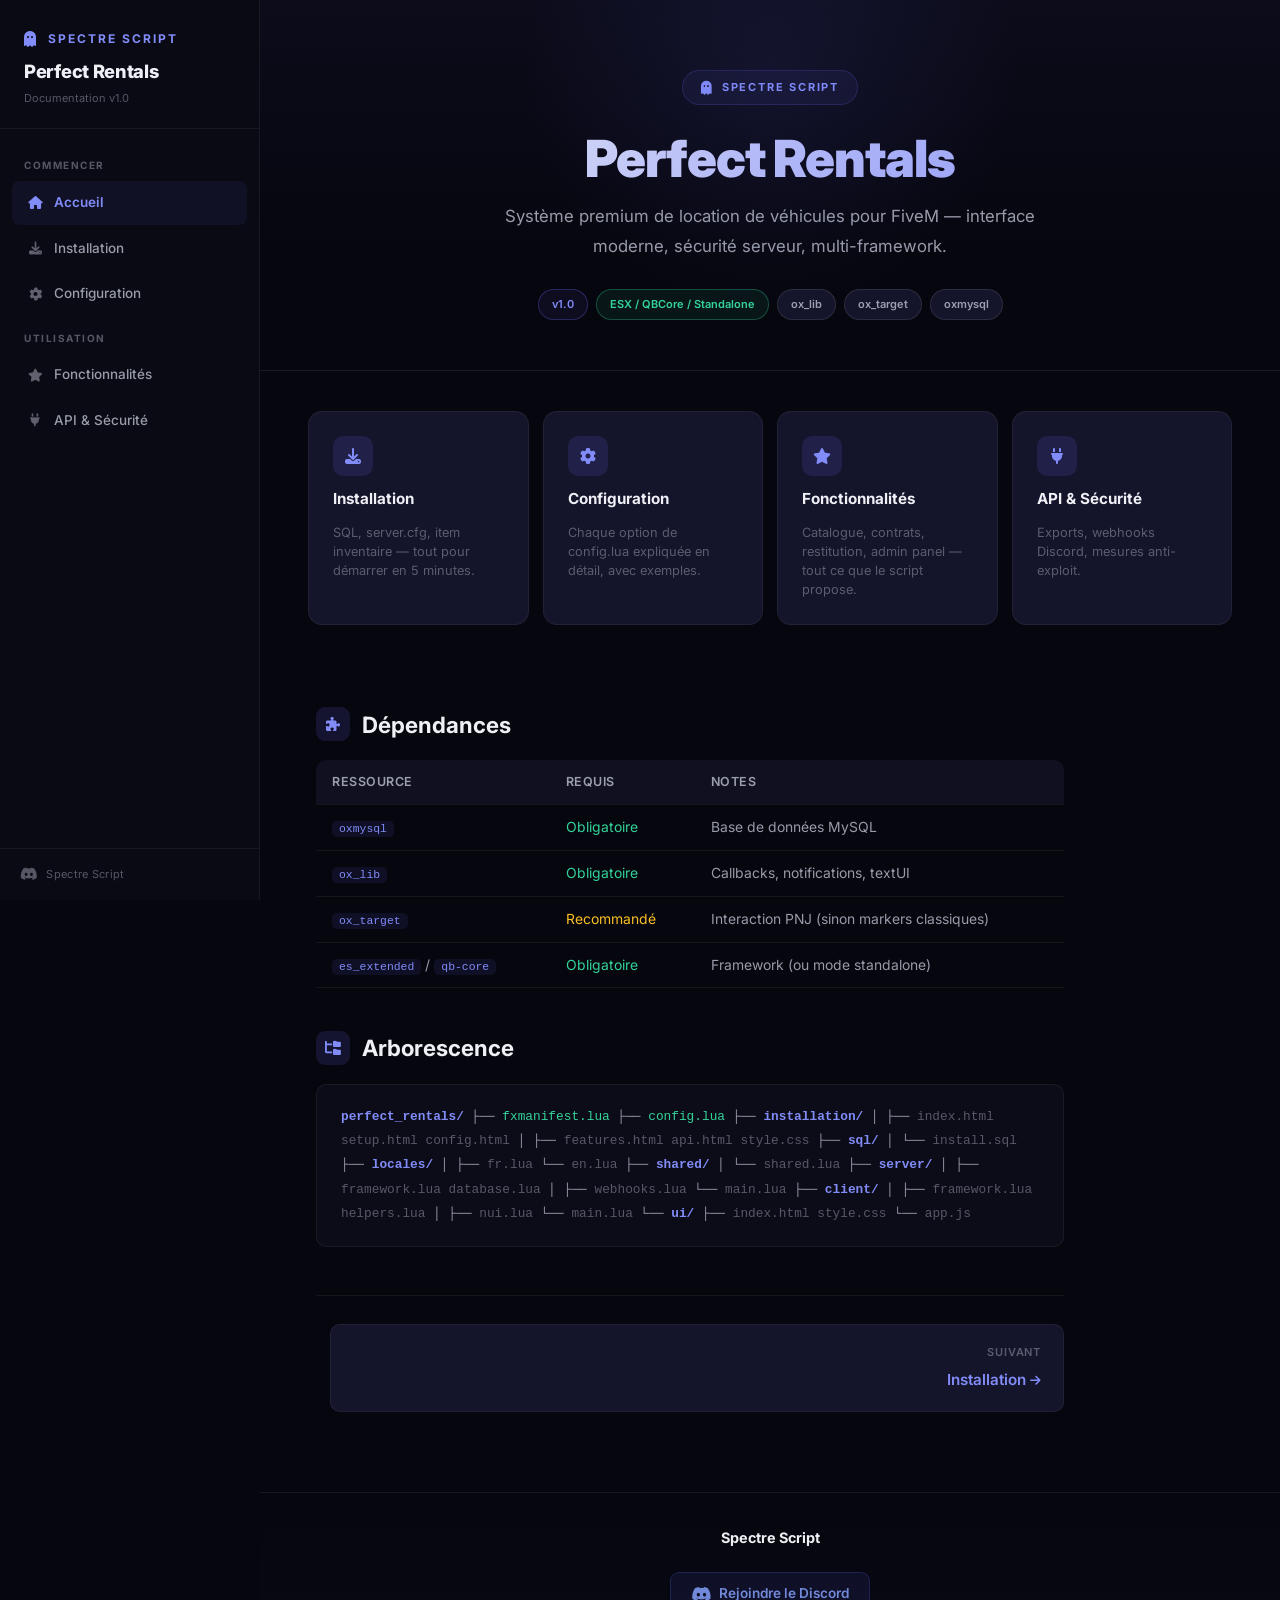
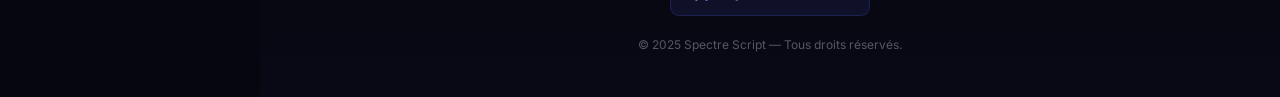
==== installation/index.html @ d0076518 "Initial import: Perfect Rentals addon" ====
<!DOCTYPE html>
<html lang="fr">
<head>
<meta charset="UTF-8"><meta name="viewport" content="width=device-width,initial-scale=1.0">
<title>Perfect Rentals — Documentation</title>
<link rel="stylesheet" href="style.css">
<link rel="stylesheet" href="https://cdnjs.cloudflare.com/ajax/libs/font-awesome/6.5.1/css/all.min.css">
</head>
<body>
<div class="layout">

<!-- Sidebar -->
<aside class="sidebar">
    <div class="sidebar-brand">
        <div class="logo"><i class="fa-solid fa-ghost"></i> Spectre Script</div>
        <div class="title">Perfect Rentals</div>
        <div class="version">Documentation v1.0</div>
    </div>
    <nav class="sidebar-nav">
        <div class="nav-label">Commencer</div>
        <a href="index.html" class="active"><i class="fa-solid fa-house"></i> Accueil</a>
        <a href="setup.html"><i class="fa-solid fa-download"></i> Installation</a>
        <a href="config.html"><i class="fa-solid fa-gear"></i> Configuration</a>
        <div class="nav-label">Utilisation</div>
        <a href="features.html"><i class="fa-solid fa-star"></i> Fonctionnalités</a>
        <a href="api.html"><i class="fa-solid fa-plug"></i> API & Sécurité</a>
    </nav>
    <div class="sidebar-footer">
        <a href="https://discord.gg/vRjBVYpRjj" target="_blank"><i class="fa-brands fa-discord"></i> Spectre Script</a>
    </div>
</aside>

<!-- Main -->
<div class="main">

    <div class="hero">
        <div class="hero-tag"><i class="fa-solid fa-ghost"></i> Spectre Script</div>
        <h1>Perfect Rentals</h1>
        <p>Système premium de location de véhicules pour FiveM — interface moderne, sécurité serveur, multi-framework.</p>
        <div class="badges">
            <span class="badge a">v1.0</span>
            <span class="badge g">ESX / QBCore / Standalone</span>
            <span class="badge">ox_lib</span>
            <span class="badge">ox_target</span>
            <span class="badge">oxmysql</span>
        </div>
    </div>

    <div class="quick-grid">
        <a class="quick-card" href="setup.html">
            <div class="qc-ico"><i class="fa-solid fa-download"></i></div>
            <h3>Installation</h3>
            <p>SQL, server.cfg, item inventaire — tout pour démarrer en 5 minutes.</p>
        </a>
        <a class="quick-card" href="config.html">
            <div class="qc-ico"><i class="fa-solid fa-gear"></i></div>
            <h3>Configuration</h3>
            <p>Chaque option de config.lua expliquée en détail, avec exemples.</p>
        </a>
        <a class="quick-card" href="features.html">
            <div class="qc-ico"><i class="fa-solid fa-star"></i></div>
            <h3>Fonctionnalités</h3>
            <p>Catalogue, contrats, restitution, admin panel — tout ce que le script propose.</p>
        </a>
        <a class="quick-card" href="api.html">
            <div class="qc-ico"><i class="fa-solid fa-plug"></i></div>
            <h3>API & Sécurité</h3>
            <p>Exports, webhooks Discord, mesures anti-exploit.</p>
        </a>
    </div>

    <!-- Dependencies -->
    <div class="page-content">
        <h2><span class="ico"><i class="fa-solid fa-puzzle-piece"></i></span> Dépendances</h2>
        <table>
            <thead><tr><th>Ressource</th><th>Requis</th><th>Notes</th></tr></thead>
            <tbody>
                <tr><td><code>oxmysql</code></td><td style="color:var(--green)">Obligatoire</td><td>Base de données MySQL</td></tr>
                <tr><td><code>ox_lib</code></td><td style="color:var(--green)">Obligatoire</td><td>Callbacks, notifications, textUI</td></tr>
                <tr><td><code>ox_target</code></td><td style="color:var(--orange)">Recommandé</td><td>Interaction PNJ (sinon markers classiques)</td></tr>
                <tr><td><code>es_extended</code> / <code>qb-core</code></td><td style="color:var(--green)">Obligatoire</td><td>Framework (ou mode standalone)</td></tr>
            </tbody>
        </table>

        <h2><span class="ico"><i class="fa-solid fa-folder-tree"></i></span> Arborescence</h2>
        <div class="tree">
<span class="f">perfect_rentals/</span>
├── <span class="s">fxmanifest.lua</span>
├── <span class="s">config.lua</span>
├── <span class="f">installation/</span>
│   ├── <span class="d">index.html</span>  <span class="d">setup.html</span>  <span class="d">config.html</span>
│   ├── <span class="d">features.html</span>  <span class="d">api.html</span>  <span class="d">style.css</span>
├── <span class="f">sql/</span>
│   └── <span class="d">install.sql</span>
├── <span class="f">locales/</span>
│   ├── <span class="d">fr.lua</span>  └── <span class="d">en.lua</span>
├── <span class="f">shared/</span>
│   └── <span class="d">shared.lua</span>
├── <span class="f">server/</span>
│   ├── <span class="d">framework.lua</span>  <span class="d">database.lua</span>
│   ├── <span class="d">webhooks.lua</span>  └── <span class="d">main.lua</span>
├── <span class="f">client/</span>
│   ├── <span class="d">framework.lua</span>  <span class="d">helpers.lua</span>
│   ├── <span class="d">nui.lua</span>  └── <span class="d">main.lua</span>
└── <span class="f">ui/</span>
    ├── <span class="d">index.html</span>  <span class="d">style.css</span>  └── <span class="d">app.js</span>
        </div>

        <div class="page-nav">
            <div></div>
            <a href="setup.html" class="next">
                <div class="pn-label">Suivant</div>
                <div class="pn-title">Installation <i class="fa-solid fa-arrow-right" style="font-size:12px"></i></div>
            </a>
        </div>
    </div>

    <footer class="doc-footer">
        <div class="fb">Spectre Script</div>
        <a class="fd" href="https://discord.gg/vRjBVYpRjj" target="_blank"><i class="fa-brands fa-discord"></i> Rejoindre le Discord</a>
        <p class="fc">&copy; 2025 Spectre Script — Tous droits réservés.</p>
    </footer>

</div>
</div>
</body>
</html>
---- installation/style.css ----
@import url('https://fonts.googleapis.com/css2?family=Inter:wght@300;400;500;600;700;800;900&display=swap');

:root {
    --bg-body: #06060e;
    --bg-sidebar: #0a0a14;
    --bg-primary: #0a0a12;
    --bg-secondary: #101020;
    --bg-card: #14142a;
    --bg-card-hover: #1a1a36;
    --bg-code: #0c0c18;
    --text-primary: #eef0f6;
    --text-secondary: rgba(200, 205, 220, 0.75);
    --text-muted: rgba(160, 165, 180, 0.5);
    --accent: #6366f1;
    --accent-light: #818cf8;
    --accent-glow: rgba(99, 102, 241, 0.15);
    --accent-soft: rgba(99, 102, 241, 0.08);
    --green: #34d399;
    --green-soft: rgba(52, 211, 153, 0.08);
    --red: #f87171;
    --red-soft: rgba(248, 113, 113, 0.08);
    --orange: #fbbf24;
    --orange-soft: rgba(251, 191, 36, 0.08);
    --border: rgba(255, 255, 255, 0.06);
    --border-light: rgba(255, 255, 255, 0.1);
    --radius: 14px;
    --radius-sm: 10px;
    --font: 'Inter', -apple-system, system-ui, sans-serif;
    --sidebar-w: 260px;
}

*, *::before, *::after { box-sizing: border-box; margin: 0; padding: 0; }
html { scroll-behavior: smooth; }

body {
    font-family: var(--font);
    background: var(--bg-body);
    color: var(--text-primary);
    line-height: 1.75;
    -webkit-font-smoothing: antialiased;
}

::-webkit-scrollbar { width: 5px; }
::-webkit-scrollbar-track { background: transparent; }
::-webkit-scrollbar-thumb { background: rgba(99,102,241,0.25); border-radius: 5px; }
::-webkit-scrollbar-thumb:hover { background: rgba(99,102,241,0.45); }

a { color: var(--accent-light); text-decoration: none; transition: color 200ms; }
a:hover { color: var(--text-primary); }

/* ========================= LAYOUT ========================= */
.layout { display: flex; min-height: 100vh; }

/* Sidebar */
.sidebar {
    position: fixed;
    top: 0; left: 0; bottom: 0;
    width: var(--sidebar-w);
    background: var(--bg-sidebar);
    border-right: 1px solid var(--border);
    display: flex;
    flex-direction: column;
    z-index: 100;
    overflow-y: auto;
}
.sidebar-brand {
    padding: 28px 24px 20px;
    border-bottom: 1px solid var(--border);
}
.sidebar-brand .logo {
    display: flex;
    align-items: center;
    gap: 10px;
    font-size: 12px;
    font-weight: 700;
    letter-spacing: 2px;
    text-transform: uppercase;
    color: var(--accent-light);
    margin-bottom: 6px;
}
.sidebar-brand .logo i { font-size: 16px; }
.sidebar-brand .title {
    font-size: 1.15rem;
    font-weight: 800;
    color: var(--text-primary);
    letter-spacing: -0.3px;
}
.sidebar-brand .version {
    font-size: 11px;
    color: var(--text-muted);
    margin-top: 2px;
}

.sidebar-nav { padding: 16px 12px; flex: 1; }
.sidebar-nav .nav-label {
    font-size: 10px;
    font-weight: 700;
    letter-spacing: 1.5px;
    text-transform: uppercase;
    color: var(--text-muted);
    padding: 12px 12px 6px;
}
.sidebar-nav a {
    display: flex;
    align-items: center;
    gap: 10px;
    padding: 10px 14px;
    border-radius: 8px;
    font-size: 13.5px;
    font-weight: 500;
    color: var(--text-secondary);
    transition: all 180ms ease;
    margin-bottom: 2px;
}
.sidebar-nav a i { width: 18px; text-align: center; font-size: 13px; opacity: 0.6; }
.sidebar-nav a:hover { background: rgba(255,255,255,0.04); color: var(--text-primary); }
.sidebar-nav a:hover i { opacity: 1; }
.sidebar-nav a.active {
    background: var(--accent-soft);
    color: var(--accent-light);
    font-weight: 600;
}
.sidebar-nav a.active i { opacity: 1; color: var(--accent-light); }

.sidebar-footer {
    padding: 16px 20px;
    border-top: 1px solid var(--border);
}
.sidebar-footer a {
    display: flex;
    align-items: center;
    gap: 8px;
    font-size: 11px;
    color: var(--text-muted);
    letter-spacing: 0.3px;
    transition: all 200ms;
}
.sidebar-footer a:hover { color: #5865F2; }
.sidebar-footer a i { font-size: 14px; }

/* Main */
.main {
    margin-left: var(--sidebar-w);
    flex: 1;
    min-width: 0;
}

.page-header {
    padding: 48px 56px 32px;
    border-bottom: 1px solid var(--border);
    background: linear-gradient(180deg, rgba(99,102,241,0.04) 0%, transparent 100%);
}
.page-header .breadcrumb {
    font-size: 12px;
    color: var(--text-muted);
    margin-bottom: 12px;
    display: flex;
    align-items: center;
    gap: 6px;
}
.page-header .breadcrumb a { color: var(--text-muted); }
.page-header .breadcrumb a:hover { color: var(--accent-light); }
.page-header h1 {
    font-size: 2rem;
    font-weight: 800;
    letter-spacing: -0.5px;
    line-height: 1.2;
}
.page-header p {
    font-size: 1rem;
    color: var(--text-secondary);
    margin-top: 8px;
    max-width: 600px;
}

.page-content {
    padding: 40px 56px 80px;
    max-width: 860px;
}

/* ========================= COMPONENTS ========================= */

/* Section headings */
h2 {
    font-size: 1.4rem;
    font-weight: 700;
    margin: 40px 0 16px;
    display: flex;
    align-items: center;
    gap: 12px;
    scroll-margin-top: 24px;
}
h2:first-child { margin-top: 0; }
h2 .ico {
    width: 34px; height: 34px;
    display: flex; align-items: center; justify-content: center;
    border-radius: 9px;
    background: var(--accent-glow);
    color: var(--accent-light);
    font-size: 14px;
    flex-shrink: 0;
}

h3 {
    font-size: 1.05rem;
    font-weight: 600;
    color: var(--text-secondary);
    margin: 28px 0 10px;
}

p { color: var(--text-secondary); font-size: 0.94rem; margin-bottom: 12px; }
ul, ol { padding-left: 20px; margin-bottom: 14px; }
li { color: var(--text-secondary); font-size: 0.93rem; margin-bottom: 5px; }

/* Cards */
.card {
    background: var(--bg-card);
    border: 1px solid var(--border);
    border-radius: var(--radius);
    padding: 24px;
    margin-bottom: 16px;
    transition: border-color 200ms;
}
.card:hover { border-color: var(--border-light); }

.grid { display: grid; grid-template-columns: repeat(auto-fit, minmax(260px, 1fr)); gap: 14px; margin-bottom: 16px; }

.feat {
    display: flex; gap: 14px; padding: 18px;
    background: var(--bg-card); border: 1px solid var(--border);
    border-radius: var(--radius-sm); transition: all 180ms;
}
.feat:hover { border-color: rgba(99,102,241,0.2); background: var(--bg-card-hover); }
.feat-ico {
    width: 36px; height: 36px;
    display: flex; align-items: center; justify-content: center;
    border-radius: 9px; background: var(--accent-glow);
    color: var(--accent-light); font-size: 14px; flex-shrink: 0;
}
.feat h4 { font-size: 0.88rem; font-weight: 600; margin-bottom: 3px; color: var(--text-primary); }
.feat p { font-size: 0.8rem; color: var(--text-muted); line-height: 1.5; margin: 0; }

/* Tables */
table { width: 100%; border-collapse: collapse; margin-bottom: 16px; font-size: 0.87rem; }
thead th {
    text-align: left; padding: 11px 16px;
    background: var(--bg-secondary); color: var(--text-secondary);
    font-weight: 600; font-size: 0.78rem;
    text-transform: uppercase; letter-spacing: 0.5px;
    border-bottom: 1px solid var(--border);
}
thead th:first-child { border-radius: 10px 0 0 0; }
thead th:last-child { border-radius: 0 10px 0 0; }
td { padding: 10px 16px; border-bottom: 1px solid var(--border); color: var(--text-secondary); }
tr:hover td { background: rgba(99,102,241,0.02); }

/* Code */
pre {
    background: var(--bg-code); border: 1px solid var(--border);
    border-radius: var(--radius-sm); padding: 18px 22px;
    overflow-x: auto; margin-bottom: 16px;
    font-size: 0.84rem; line-height: 1.7;
}
code { font-family: 'JetBrains Mono', 'Fira Code', 'Consolas', monospace; font-size: 0.84em; }
:not(pre) > code {
    background: rgba(99,102,241,0.1); color: var(--accent-light);
    padding: 2px 7px; border-radius: 5px; font-size: 0.82em;
}
.code-lang {
    display: inline-block; padding: 3px 10px;
    background: var(--accent-glow); color: var(--accent-light);
    font-size: 10px; font-weight: 700; border-radius: 6px 6px 0 0;
    text-transform: uppercase; letter-spacing: 0.6px;
    margin-bottom: -1px; position: relative; z-index: 1;
}

/* Steps */
.step { display: flex; gap: 18px; margin-bottom: 28px; }
.step-n {
    width: 30px; height: 30px;
    display: flex; align-items: center; justify-content: center;
    border-radius: 50%; background: var(--accent-glow);
    color: var(--accent-light); font-size: 13px; font-weight: 700;
    flex-shrink: 0; margin-top: 2px;
}
.step-body { flex: 1; }
.step-body h4 { font-size: 0.95rem; font-weight: 600; margin-bottom: 8px; color: var(--text-primary); }

/* Alerts */
.alert {
    padding: 14px 18px; border-radius: var(--radius-sm);
    margin-bottom: 16px; font-size: 0.86rem;
    display: flex; align-items: flex-start; gap: 11px;
}
.alert i { margin-top: 2px; font-size: 15px; flex-shrink: 0; }
.alert-info { background: var(--accent-soft); border: 1px solid rgba(99,102,241,0.15); color: var(--accent-light); }
.alert-warn { background: var(--orange-soft); border: 1px solid rgba(251,191,36,0.15); color: var(--orange); }
.alert-ok { background: var(--green-soft); border: 1px solid rgba(52,211,153,0.15); color: var(--green); }

/* File tree */
.tree {
    background: var(--bg-code); border: 1px solid var(--border);
    border-radius: var(--radius-sm); padding: 20px 24px;
    font-family: 'JetBrains Mono', 'Consolas', monospace;
    font-size: 0.8rem; color: var(--text-secondary); line-height: 1.9;
    margin-bottom: 16px;
}
.tree .f { color: var(--accent-light); font-weight: 600; }
.tree .d { color: var(--text-muted); }
.tree .s { color: var(--green); }

/* Color swatches */
.swatch {
    display: inline-block; padding: 2px 10px;
    border-radius: 4px; font-family: 'JetBrains Mono', monospace;
    font-size: 0.78em; font-weight: 600;
}

/* Landing page hero */
.hero {
    text-align: center;
    padding: 70px 40px 50px;
    background: linear-gradient(180deg, rgba(99,102,241,0.06) 0%, transparent 70%);
    border-bottom: 1px solid var(--border);
    position: relative;
}
.hero::before {
    content: ''; position: absolute;
    top: -180px; left: 50%; transform: translateX(-50%);
    width: 500px; height: 500px; border-radius: 50%;
    background: radial-gradient(circle, rgba(99,102,241,0.1), transparent 70%);
    pointer-events: none;
}
.hero-tag {
    display: inline-flex; align-items: center; gap: 8px;
    padding: 7px 18px; background: var(--accent-soft);
    border: 1px solid rgba(99,102,241,0.2); border-radius: 24px;
    font-size: 11px; font-weight: 700; letter-spacing: 1.8px;
    text-transform: uppercase; color: var(--accent-light); margin-bottom: 24px;
}
.hero-tag i { font-size: 14px; }
.hero h1 {
    font-size: clamp(2rem, 4vw, 3.2rem); font-weight: 900;
    letter-spacing: -1px; line-height: 1.15;
    background: linear-gradient(135deg, var(--text-primary), var(--accent-light));
    -webkit-background-clip: text; -webkit-text-fill-color: transparent;
    background-clip: text; margin-bottom: 14px;
}
.hero p { font-size: 1.05rem; color: var(--text-secondary); max-width: 560px; margin: 0 auto 28px; }
.badges { display: flex; justify-content: center; gap: 8px; flex-wrap: wrap; }
.badge {
    padding: 5px 13px; border-radius: 18px;
    font-size: 11px; font-weight: 600;
    border: 1px solid var(--border-light);
    background: var(--bg-card); color: var(--text-secondary);
}
.badge.a { border-color: rgba(99,102,241,0.3); color: var(--accent-light); background: var(--accent-soft); }
.badge.g { border-color: rgba(52,211,153,0.3); color: var(--green); background: var(--green-soft); }

/* Landing quick links */
.quick-grid { display: grid; grid-template-columns: repeat(auto-fit, minmax(220px, 1fr)); gap: 14px; padding: 40px 48px; }
.quick-card {
    display: flex; flex-direction: column; gap: 10px;
    padding: 24px; background: var(--bg-card); border: 1px solid var(--border);
    border-radius: var(--radius); transition: all 200ms; text-decoration: none;
}
.quick-card:hover { border-color: rgba(99,102,241,0.25); background: var(--bg-card-hover); transform: translateY(-2px); }
.quick-card .qc-ico {
    width: 40px; height: 40px;
    display: flex; align-items: center; justify-content: center;
    border-radius: 10px; background: var(--accent-glow);
    color: var(--accent-light); font-size: 16px;
}
.quick-card h3 { font-size: 0.95rem; font-weight: 700; color: var(--text-primary); margin: 0; }
.quick-card p { font-size: 0.8rem; color: var(--text-muted); line-height: 1.5; margin: 0; }

/* Footer */
.doc-footer {
    padding: 32px 48px; border-top: 1px solid var(--border);
    text-align: center;
    background: linear-gradient(0deg, rgba(99,102,241,0.03), transparent);
}
.doc-footer .fb { font-size: 0.9rem; font-weight: 700; color: var(--text-primary); margin-bottom: 10px; }
.doc-footer .fd {
    display: inline-flex; align-items: center; gap: 8px;
    padding: 9px 20px; background: rgba(88,101,242,0.1);
    border: 1px solid rgba(88,101,242,0.2); border-radius: 9px;
    color: #7289da; font-size: 0.85rem; font-weight: 600;
    transition: all 200ms; margin: 12px 0;
}
.doc-footer .fd:hover { background: rgba(88,101,242,0.18); color: #99aef0; transform: translateY(-1px); }
.doc-footer .fd i { font-size: 16px; }
.doc-footer .fc { font-size: 0.75rem; color: var(--text-muted); margin-top: 6px; }

/* Next/Prev navigation */
.page-nav {
    display: flex; gap: 14px; margin-top: 48px; padding-top: 28px;
    border-top: 1px solid var(--border);
}
.page-nav a {
    flex: 1; padding: 18px 22px;
    background: var(--bg-card); border: 1px solid var(--border);
    border-radius: var(--radius-sm); transition: all 200ms;
    text-decoration: none;
}
.page-nav a:hover { border-color: rgba(99,102,241,0.25); background: var(--bg-card-hover); }
.page-nav a .pn-label { font-size: 11px; color: var(--text-muted); text-transform: uppercase; letter-spacing: 0.8px; font-weight: 600; }
.page-nav a .pn-title { font-size: 0.95rem; font-weight: 600; color: var(--accent-light); margin-top: 4px; }
.page-nav a.next { text-align: right; }

/* Responsive */
@media (max-width: 900px) {
    .sidebar { display: none; }
    .main { margin-left: 0; }
    .page-header, .page-content { padding-left: 24px; padding-right: 24px; }
    .quick-grid { padding: 24px 20px; }
    .hero { padding: 40px 20px 30px; }
}
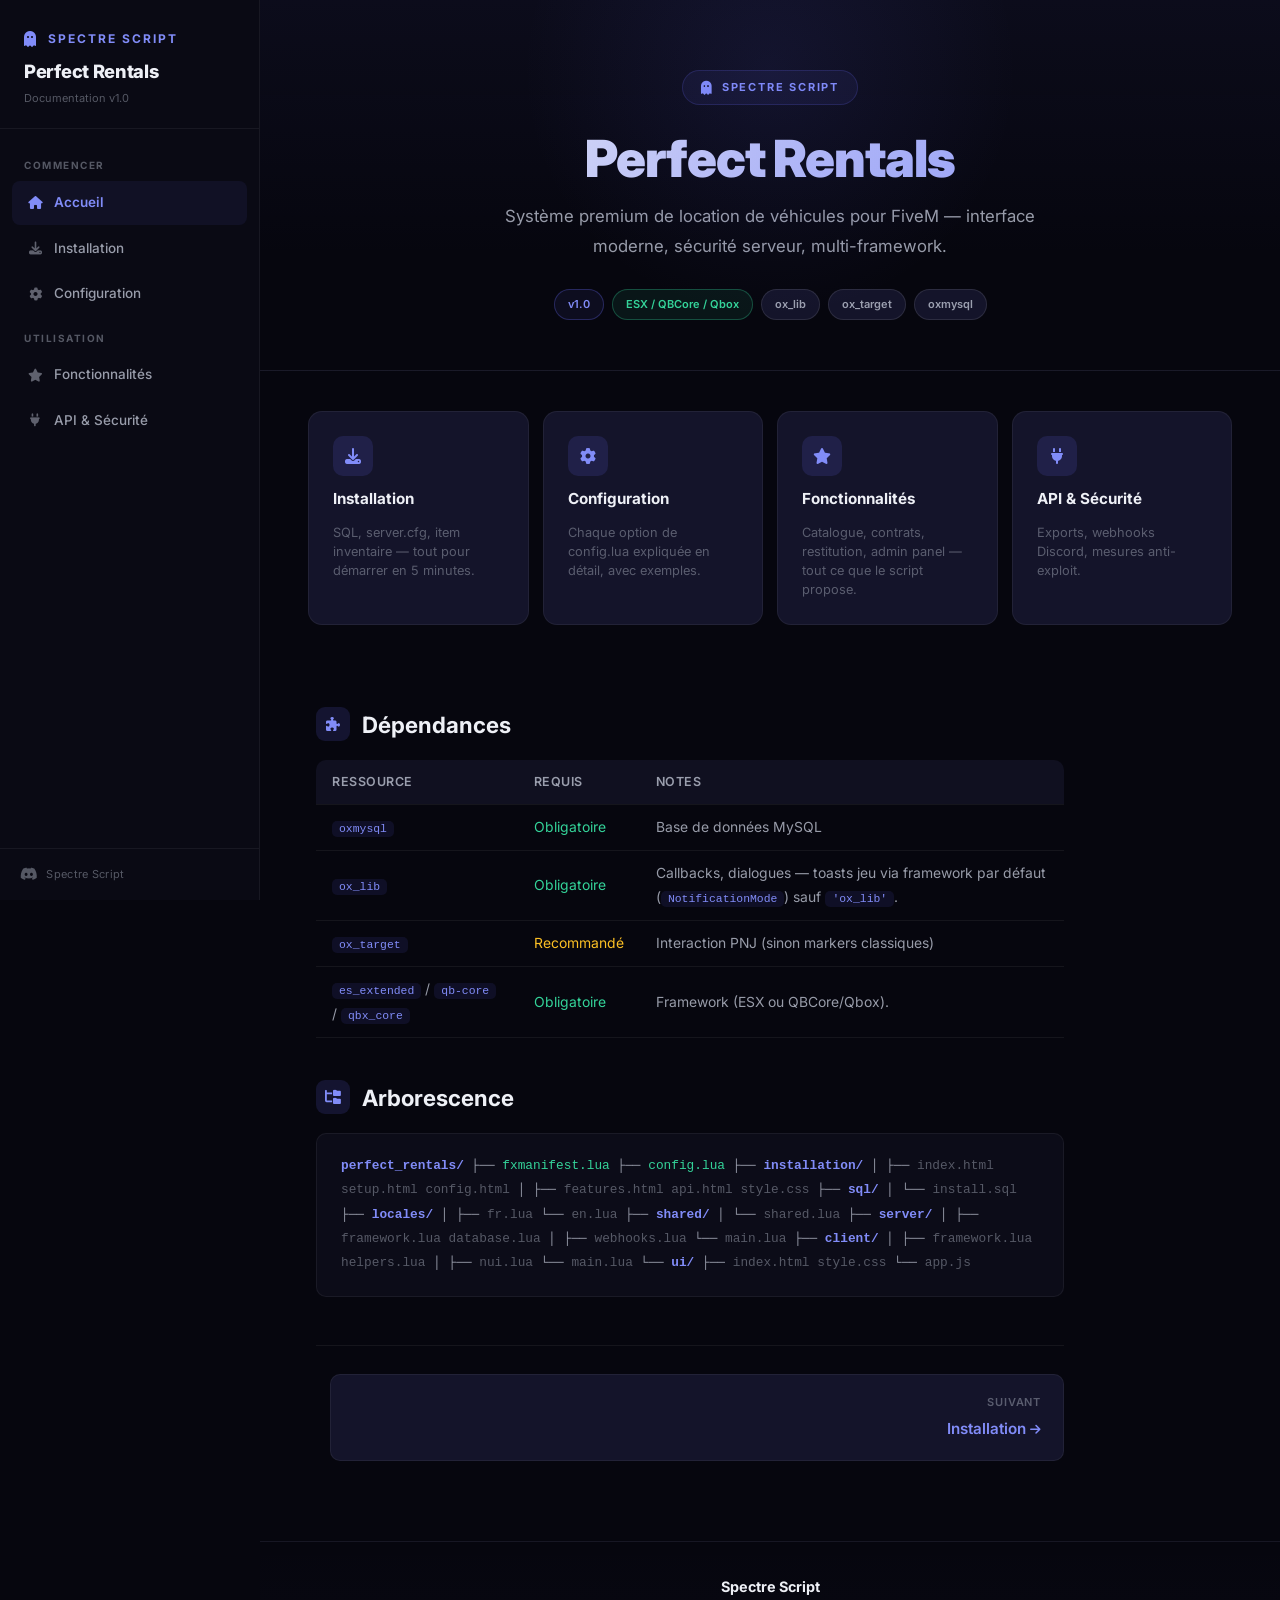
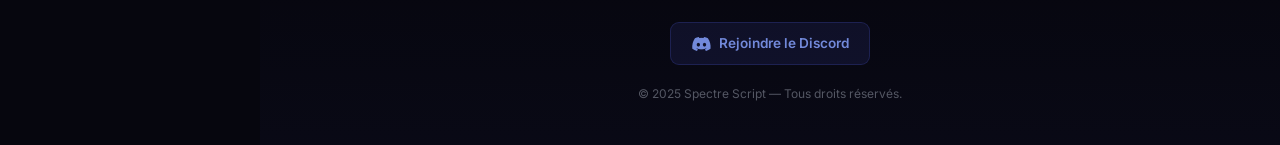
==== commit 0736eec1: "fix: serveur QB/Qbox et callbacks; NotificationMode; docs installation" ====
--- a/installation/index.html
+++ b/installation/index.html
@@ -39,7 +39,7 @@
         <p>Système premium de location de véhicules pour FiveM — interface moderne, sécurité serveur, multi-framework.</p>
         <div class="badges">
             <span class="badge a">v1.0</span>
-            <span class="badge g">ESX / QBCore / Standalone</span>
+            <span class="badge g">ESX / QBCore / Qbox</span>
             <span class="badge">ox_lib</span>
             <span class="badge">ox_target</span>
             <span class="badge">oxmysql</span>
@@ -76,9 +76,9 @@
             <thead><tr><th>Ressource</th><th>Requis</th><th>Notes</th></tr></thead>
             <tbody>
                 <tr><td><code>oxmysql</code></td><td style="color:var(--green)">Obligatoire</td><td>Base de données MySQL</td></tr>
-                <tr><td><code>ox_lib</code></td><td style="color:var(--green)">Obligatoire</td><td>Callbacks, notifications, textUI</td></tr>
+                <tr><td><code>ox_lib</code></td><td style="color:var(--green)">Obligatoire</td><td>Callbacks, dialogues — toasts jeu via framework par défaut (<code>NotificationMode</code>) sauf <code>'ox_lib'</code>.</td></tr>
                 <tr><td><code>ox_target</code></td><td style="color:var(--orange)">Recommandé</td><td>Interaction PNJ (sinon markers classiques)</td></tr>
-                <tr><td><code>es_extended</code> / <code>qb-core</code></td><td style="color:var(--green)">Obligatoire</td><td>Framework (ou mode standalone)</td></tr>
+                <tr><td><code>es_extended</code> / <code>qb-core</code> / <code>qbx_core</code></td><td style="color:var(--green)">Obligatoire</td><td>Framework (ESX ou QBCore/Qbox).</td></tr>
             </tbody>
         </table>
 
